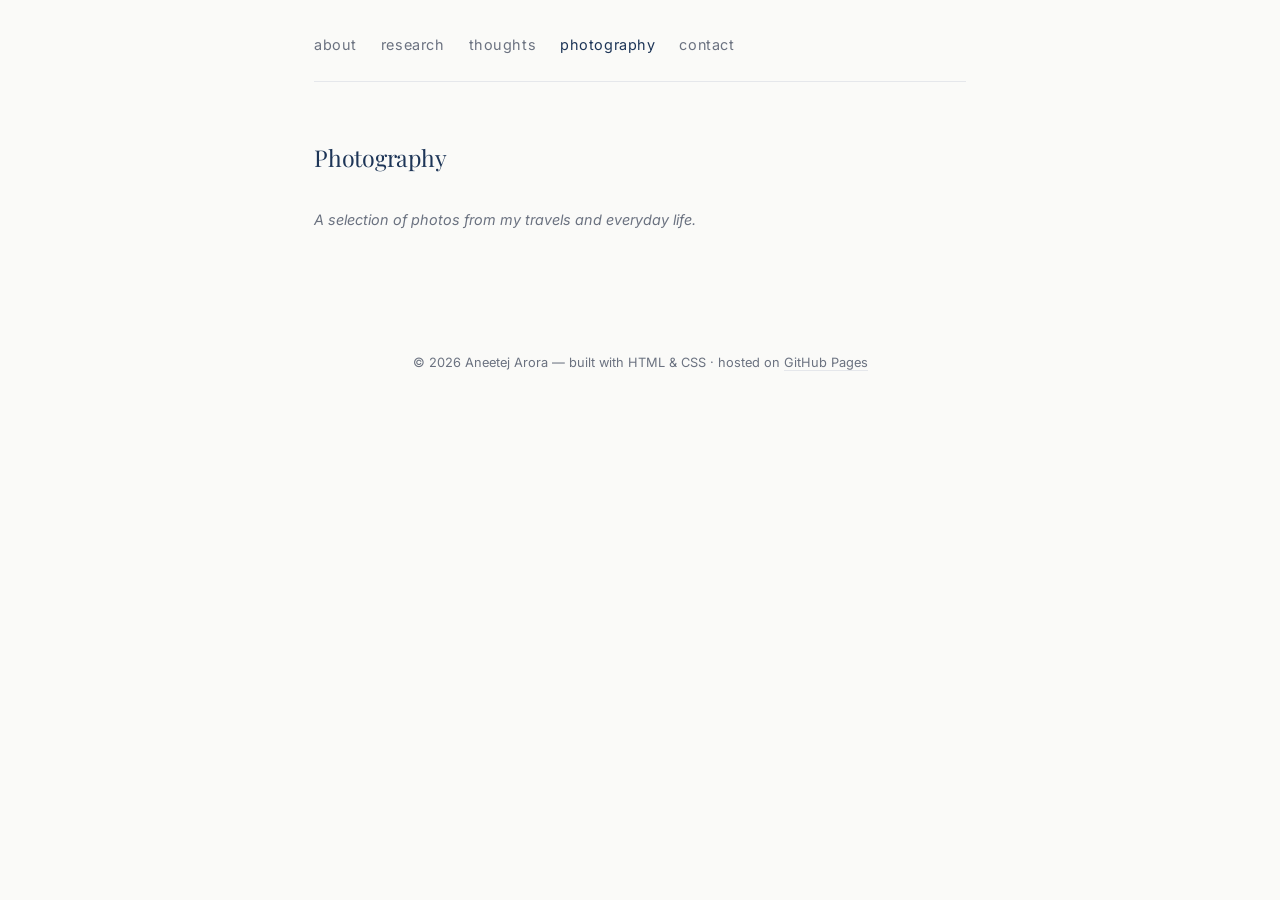
==== photography.html @ 948d8c2e "Changed site format" ====
<!DOCTYPE html>
<html lang="en">
<head>
  <meta charset="UTF-8" />
  <meta name="viewport" content="width=device-width, initial-scale=1.0" />
  <title>Photography — Aneetej Arora</title>

  <link rel="preconnect" href="https://fonts.googleapis.com" />
  <link rel="preconnect" href="https://fonts.gstatic.com" crossorigin />
  <link href="https://fonts.googleapis.com/css2?family=Inter:wght@300;400;500;600&family=Playfair+Display:ital,wght@0,400;0,600;1,400&display=swap" rel="stylesheet" />

  <link rel="stylesheet" href="style.css" />

  <script async src="https://www.googletagmanager.com/gtag/js?id=G-YL8WC34E6N"></script>
  <script>
    window.dataLayer = window.dataLayer || [];
    function gtag(){dataLayer.push(arguments);}
    gtag('js', new Date());
    gtag('config', 'G-YL8WC34E6N');
  </script>
</head>

<body>
  <div class="container">

    <nav>
      <a href="index.html">about</a>
      <a href="index.html#research">research</a>
      <a href="thoughts.html">thoughts</a>
      <a href="photography.html" class="nav-active">photography</a>
      <a href="index.html#contact">contact</a>
    </nav>

    <section id="photography">
      <h2>Photography</h2>
      <p class="thoughts-intro">
        A selection of photos from my travels and everyday life.
      </p>

      <div class="photo-grid">

        <!-- Photo entry — duplicate this block to add more photos -->
        <!-- <div class="photo-item">
          <img src="assets/photo1.jpg" alt="Description of photo" loading="lazy" />
          <p class="photo-caption">Caption or location</p>
        </div> -->

      </div>
    </section>

    <footer>
      <p>
        &copy; <span id="year"></span> Aneetej Arora &mdash;
        built with HTML &amp; CSS &middot;
        hosted on <a href="https://pages.github.com" target="_blank" rel="noopener">GitHub Pages</a>
      </p>
    </footer>

  </div>

  <script>
    document.getElementById('year').textContent = new Date().getFullYear();
  </script>
</body>
</html>
---- style.css ----
/*  Reset & Base  */
*, *::before, *::after {
  box-sizing: border-box;
  margin: 0;
  padding: 0;
}

:root {
  --bg:        #fafaf8;
  --surface:   #ffffff;
  --text:      #1a1a1a;
  --muted:     #6b7280;
  --accent:    #1d3557;
  --accent-lt: #457b9d;
  --border:    #e5e7eb;
  --max-w:     700px;
  --font:      'Inter', system-ui, sans-serif;
  --font-serif:'Playfair Display', Georgia, serif;
}

html { scroll-behavior: smooth; }

body {
  background: var(--bg);
  color: var(--text);
  font-family: var(--font);
  font-size: 15.5px;
  line-height: 1.75;
  -webkit-font-smoothing: antialiased;
}

/*  Layout  */
.container {
  max-width: var(--max-w);
  margin: 0 auto;
  padding: 0 1.5rem;
}

/*  Navigation  */
nav {
  display: flex;
  gap: 1.5rem;
  padding: 2rem 0 1.5rem;
  border-bottom: 1px solid var(--border);
}

nav a {
  color: var(--muted);
  text-decoration: none;
  font-size: 0.9rem;
  letter-spacing: 0.04em;
  transition: color 0.2s;
}

nav a:hover { color: var(--accent); }
nav a.nav-active { color: var(--accent); }

/*  Sections  */
section {
  padding: 3.5rem 0;
  border-bottom: 1px solid var(--border);
}

section:last-of-type { border-bottom: none; }

h2 {
  font-family: var(--font-serif);
  font-size: 1.45rem;
  font-weight: 400;
  color: var(--accent);
  margin-bottom: 1.75rem;
  letter-spacing: -0.01em;
}

/*  Bio / About  */
.bio-header {
  display: flex;
  gap: 2rem;
  align-items: flex-start;
  margin-bottom: 1.75rem;
}

.profile-photo {
  width: 180px;
  height: 180px;
  border-radius: 50%;
  object-fit: cover;
  flex-shrink: 0;
  background: var(--border);  /* fallback while image loads */
  border: 2px solid var(--border);
}

.profile-placeholder {
  width: 180px;
  height: 180px;
  border-radius: 50%;
  flex-shrink: 0;
  background: var(--border);
  display: flex;
  align-items: center;
  justify-content: center;
  font-size: 2.5rem;
  color: var(--muted);
  border: 2px solid #d1d5db;
}

.bio-identity h1 {
  font-family: var(--font-serif);
  font-size: 1.9rem;
  font-weight: 600;
  letter-spacing: -0.02em;
  line-height: 1.2;
  margin-bottom: 0.3rem;
}

.tagline {
  color: var(--muted);
  font-size: 0.95rem;
  margin-bottom: 0.85rem;
}

.quick-links {
  display: flex;
  flex-wrap: wrap;
  gap: 0.4rem 1rem;
}

.quick-links a {
  color: var(--accent-lt);
  text-decoration: none;
  display: flex;
  align-items: center;
  transition: color 0.2s;
}

.quick-links a svg {
  width: 20px;
  height: 20px;
}

.quick-links a:hover { color: var(--accent); }

.bio-body p {
  color: #374151;
  margin-bottom: 0.75rem;
}

.bio-body p:last-child { margin-bottom: 0; }

/*  Interesting Thoughts  */
.thoughts-intro {
  color: var(--muted);
  font-size: 0.9rem;
  margin-bottom: 2rem;
  font-style: italic;
}

.thought-entry {
  display: grid;
  grid-template-columns: 90px 1fr;
  gap: 0 1.5rem;
  padding: 1.25rem 0;
  border-top: 1px solid var(--border);
}

.thought-entry:last-child { border-bottom: 1px solid var(--border); }

.thought-date {
  font-size: 0.8rem;
  color: var(--muted);
  padding-top: 0.15rem;
  white-space: nowrap;
}

.thought-content h3 {
  font-size: 0.975rem;
  font-weight: 500;
  margin-bottom: 0.3rem;
}

.thought-content h3 a {
  color: var(--text);
  text-decoration: none;
  border-bottom: 1px solid var(--border);
  transition: border-color 0.2s, color 0.2s;
}

.thought-content h3 a:hover {
  color: var(--accent);
  border-bottom-color: var(--accent-lt);
}

.thought-content p {
  font-size: 0.875rem;
  color: var(--muted);
  line-height: 1.6;
}

.thought-tag {
  display: inline-block;
  font-size: 0.7rem;
  color: var(--accent-lt);
  background: #eaf2f8;
  padding: 0.1rem 0.5rem;
  border-radius: 99px;
  margin-top: 0.4rem;
  letter-spacing: 0.03em;
}

/*  Research / Projects  */
.research-entry {
  display: grid;
  grid-template-columns: 130px 1fr;
  gap: 0 1.5rem;
  padding: 1.25rem 0;
  border-top: 1px solid var(--border);
}

.research-entry:last-child { border-bottom: 1px solid var(--border); }

.research-meta {
  display: flex;
  flex-direction: column;
  gap: 0.2rem;
  padding-top: 0.15rem;
}

.research-date {
  font-size: 0.8rem;
  color: var(--muted);
  white-space: nowrap;
}

.research-role {
  font-size: 0.75rem;
  color: var(--accent-lt);
  white-space: nowrap;
}

.research-body h3 {
  font-size: 0.975rem;
  font-weight: 500;
  margin-bottom: 0.3rem;
  color: var(--text);
}

.research-body p {
  font-size: 0.875rem;
  color: var(--muted);
  line-height: 1.6;
  margin-bottom: 0.5rem;
}

/*  Contact  */
.contact-grid {
  display: grid;
  grid-template-columns: 1fr 1fr;
  gap: 2.5rem;
  align-items: start;
}

.contact-info p {
  font-size: 0.9rem;
  color: #374151;
  margin-bottom: 1rem;
}

.contact-info a {
  color: var(--accent-lt);
  text-decoration: none;
  border-bottom: 1px solid transparent;
  transition: border-color 0.2s, color 0.2s;
}

.contact-info a:hover {
  color: var(--accent);
  border-bottom-color: var(--accent);
}

.social-links {
  display: flex;
  flex-direction: column;
  gap: 0.5rem;
  margin-top: 0.5rem;
}

.social-links a {
  font-size: 0.875rem;
  color: var(--muted);
  text-decoration: none;
  display: flex;
  align-items: center;
  gap: 0.5rem;
  transition: color 0.2s;
}

.social-links a svg {
  width: 18px;
  height: 18px;
  flex-shrink: 0;
}

.social-links a:hover { color: var(--accent); }

/* Contact form */
.contact-form {
  display: flex;
  flex-direction: column;
  gap: 0.75rem;
}

.contact-form label {
  font-size: 0.8rem;
  color: var(--muted);
  letter-spacing: 0.04em;
  text-transform: uppercase;
  margin-bottom: -0.4rem;
}

.contact-form input,
.contact-form textarea {
  width: 100%;
  padding: 0.6rem 0.75rem;
  border: 1px solid var(--border);
  border-radius: 6px;
  background: var(--surface);
  font-family: var(--font);
  font-size: 0.9rem;
  color: var(--text);
  transition: border-color 0.2s, box-shadow 0.2s;
  resize: vertical;
}

.contact-form input:focus,
.contact-form textarea:focus {
  outline: none;
  border-color: var(--accent-lt);
  box-shadow: 0 0 0 3px rgba(69,123,157,0.12);
}

.contact-form textarea { min-height: 100px; }

.btn {
  align-self: flex-start;
  padding: 0.55rem 1.25rem;
  background: var(--accent);
  color: white;
  border: none;
  border-radius: 6px;
  font-family: var(--font);
  font-size: 0.875rem;
  cursor: pointer;
  transition: background 0.2s, transform 0.1s;
}

.btn:hover  { background: var(--accent-lt); }
.btn:active { transform: scale(0.98); }

/*  Photography  */
.photo-grid {
  columns: 2;
  column-gap: 1rem;
  margin-top: 1.5rem;
}

.photo-item {
  break-inside: avoid;
  margin-bottom: 1rem;
}

.photo-item img {
  width: 100%;
  display: block;
  border-radius: 4px;
  border: 1px solid var(--border);
  object-fit: cover;
  transition: opacity 0.2s;
}

.photo-item img:hover { opacity: 0.88; }

.photo-caption {
  font-size: 0.78rem;
  color: var(--muted);
  margin-top: 0.35rem;
  font-style: italic;
}

@media (max-width: 600px) {
  .photo-grid { columns: 1; }
}

/*  Footer  */
footer {
  padding: 2rem 0;
  text-align: center;
  font-size: 0.8rem;
  color: var(--muted);
}

footer a {
  color: var(--muted);
  text-decoration: none;
  border-bottom: 1px solid var(--border);
}

footer a:hover { color: var(--accent); }

/*  Responsive  */
@media (max-width: 600px) {
  .bio-header  { flex-direction: column; align-items: center; text-align: center; }
  .quick-links { justify-content: center; }
  .contact-grid { grid-template-columns: 1fr; }
  .thought-entry  { grid-template-columns: 1fr; }
  .thought-date   { margin-bottom: 0.25rem; }
  .research-entry { grid-template-columns: 1fr; }
  .research-meta  { margin-bottom: 0.25rem; }
}
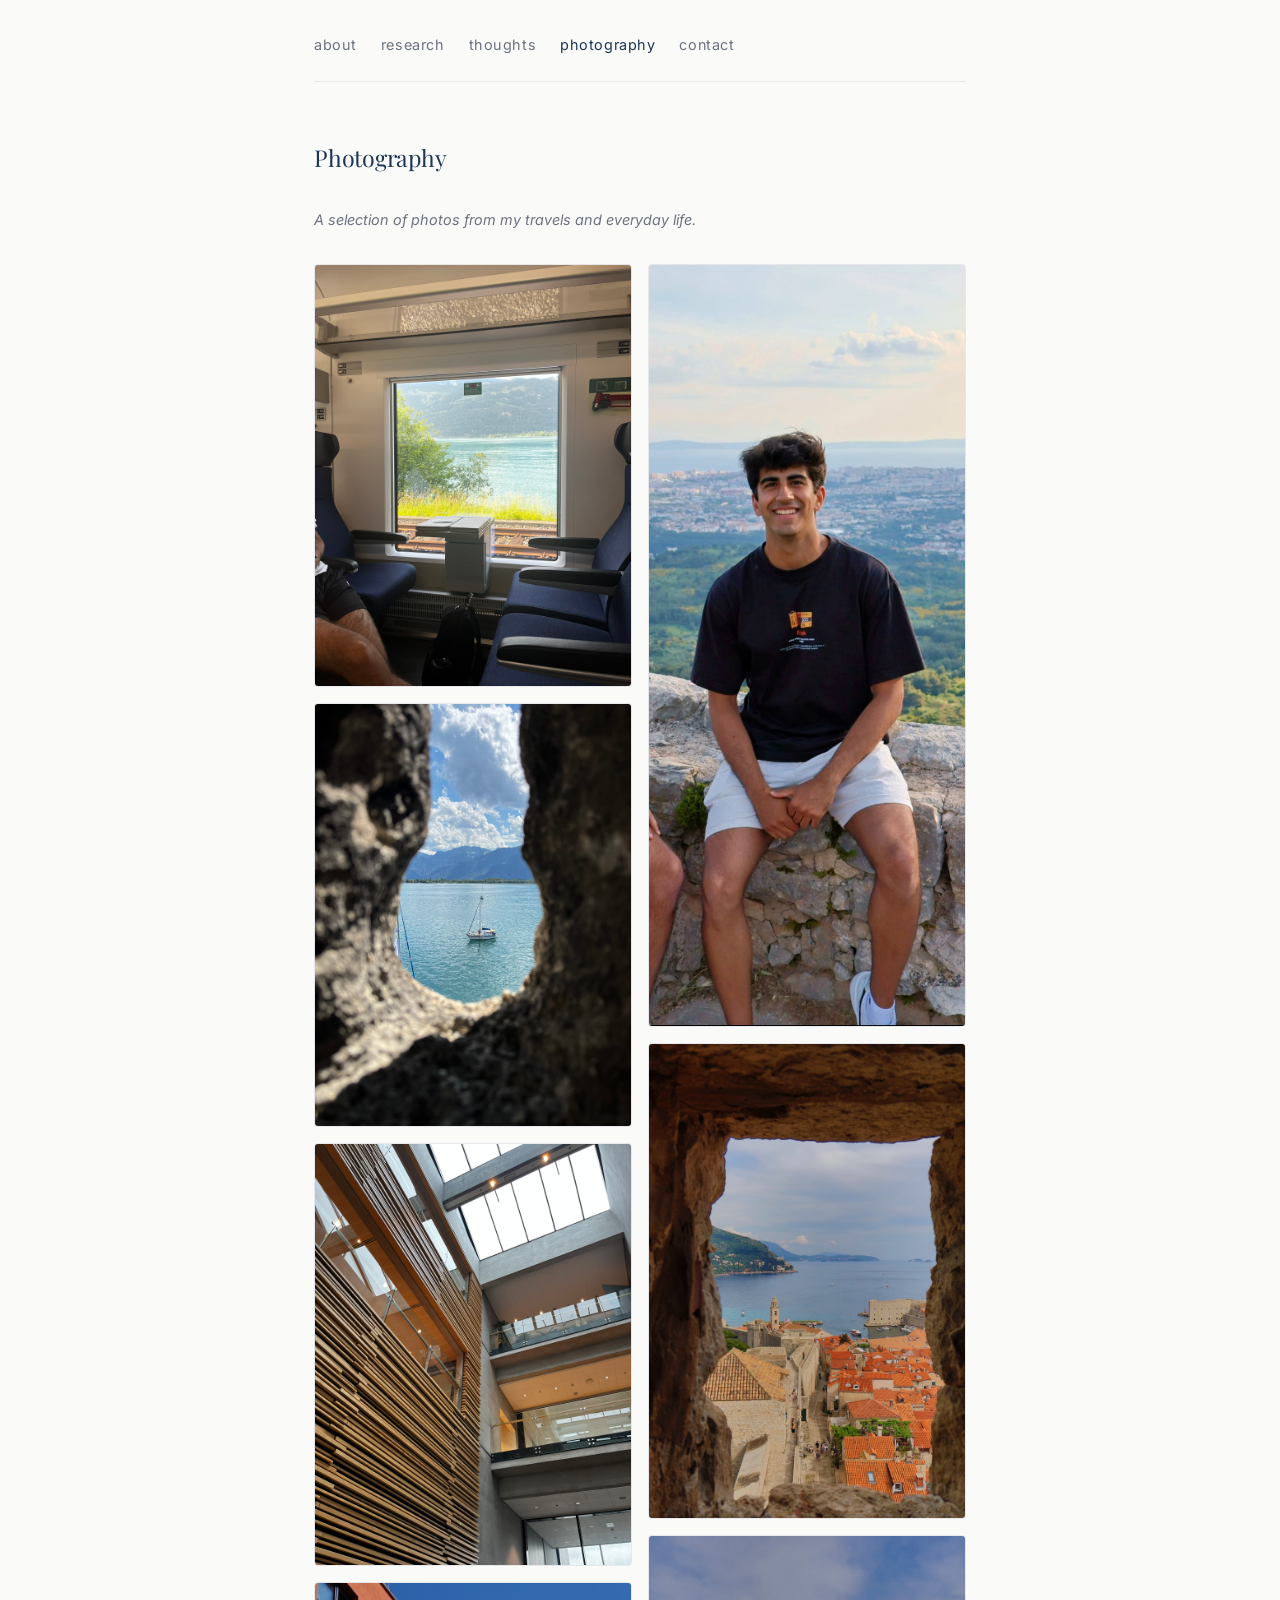
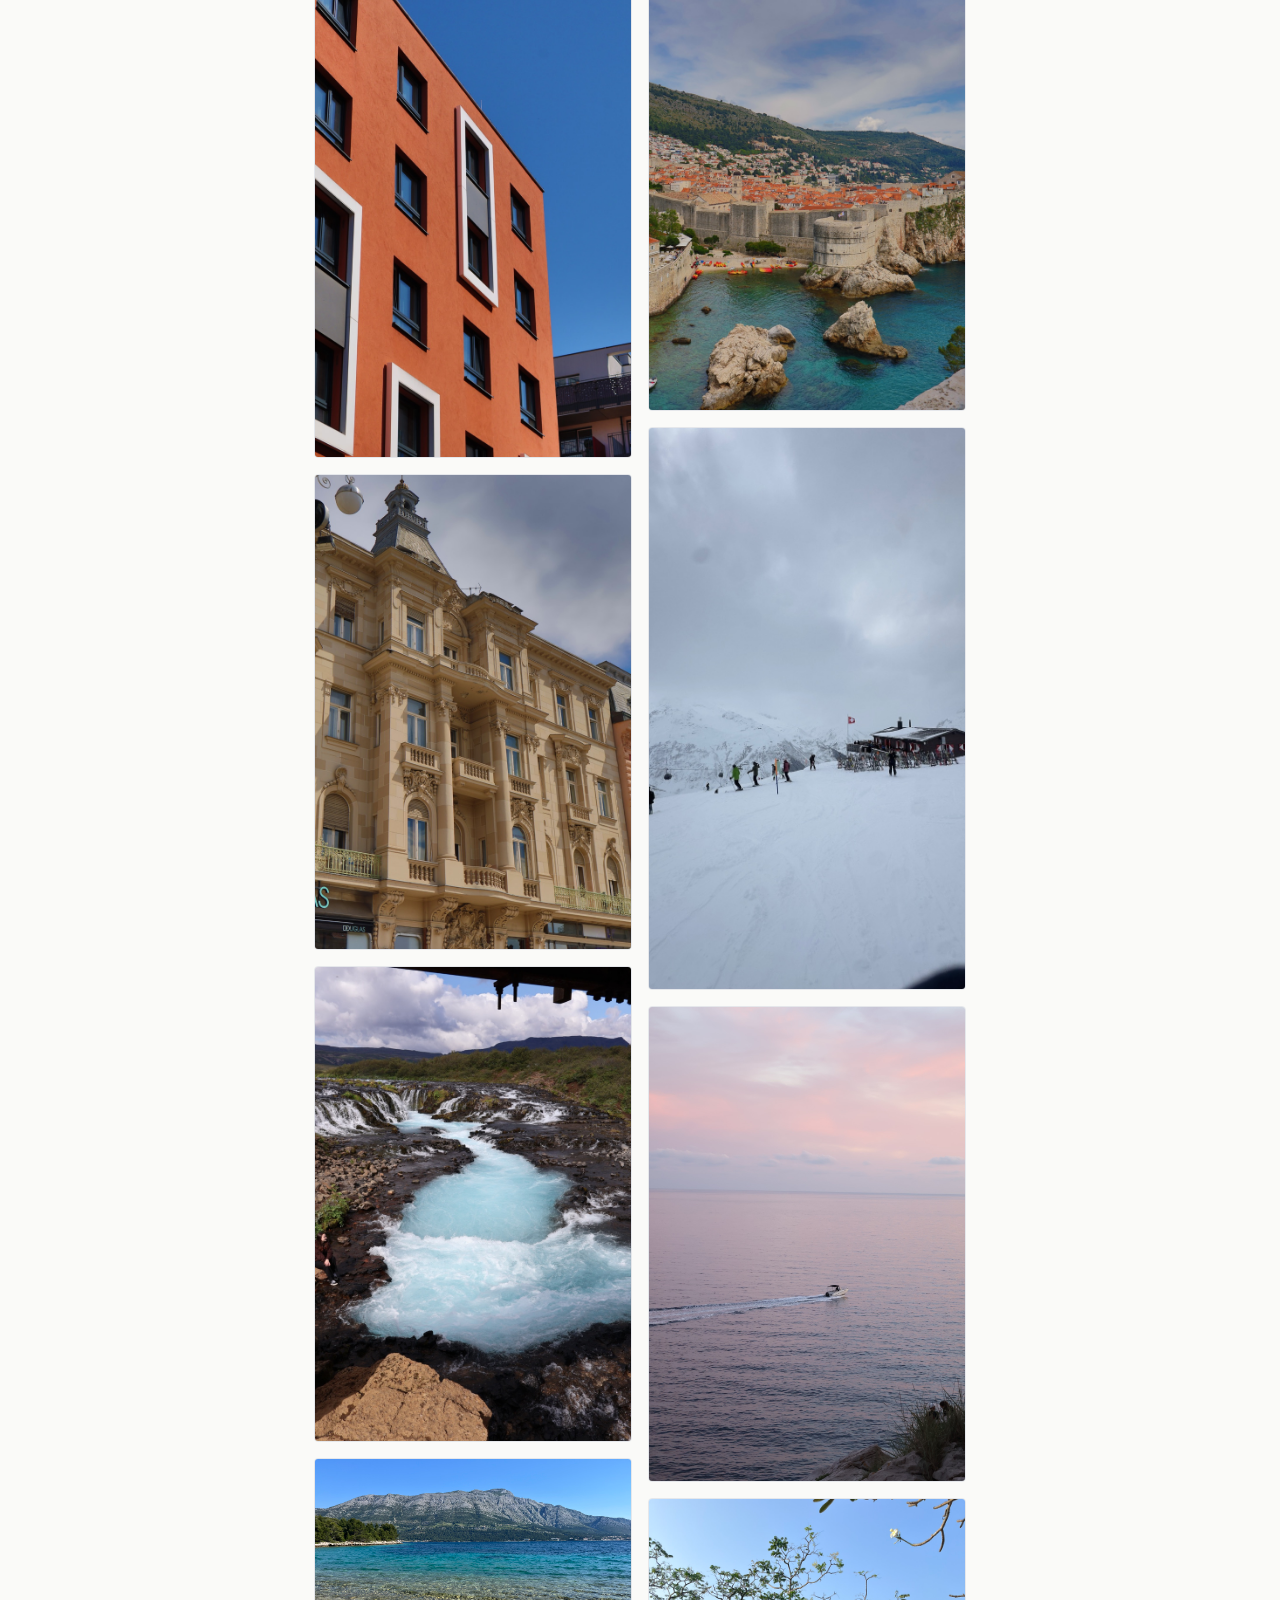
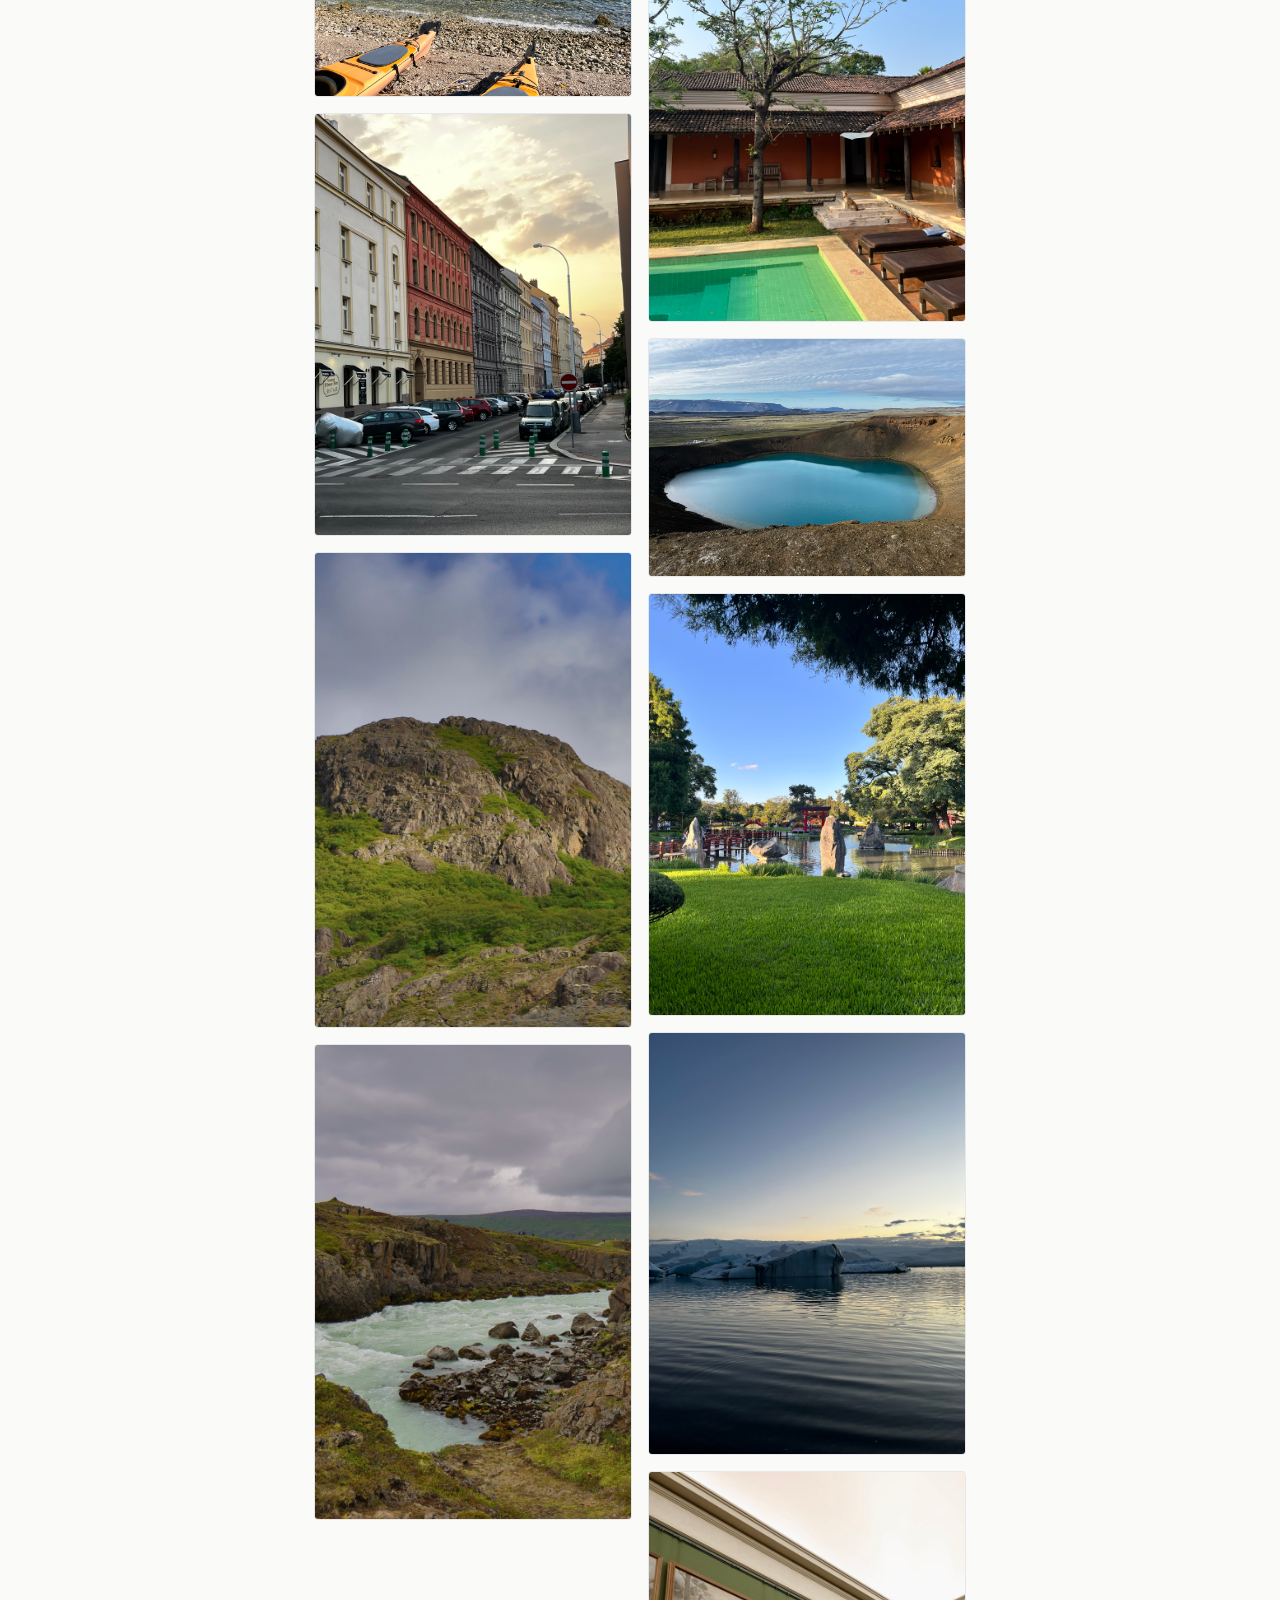
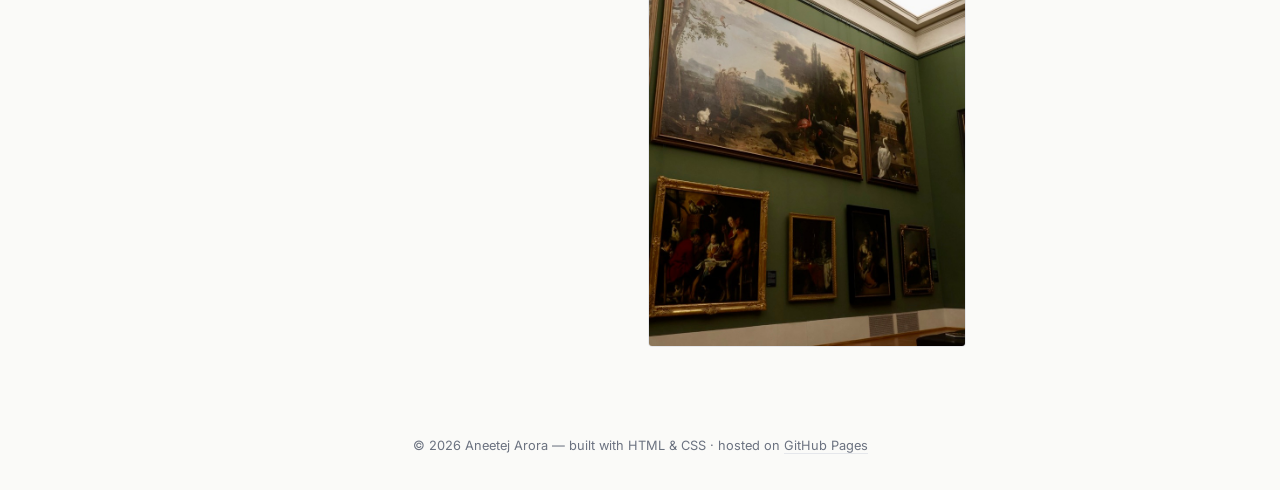
==== commit a14417ad: "Update" ====
--- a/photography.html
+++ b/photography.html
@@ -39,11 +39,66 @@
 
       <div class="photo-grid">
 
-        <!-- Photo entry — duplicate this block to add more photos -->
-        <!-- <div class="photo-item">
-          <img src="assets/photo1.jpg" alt="Description of photo" loading="lazy" />
-          <p class="photo-caption">Caption or location</p>
-        </div> -->
+        <div class="photo-item">
+          <img src="assets/07749198-9687-436F-B118-617136358CE3_1_102_o.jpeg" alt="" loading="lazy" />
+        </div>
+        <div class="photo-item">
+          <img src="assets/087B5071-11C5-426E-B518-FDB76BA3A479_1_105_c.jpeg" alt="" loading="lazy" />
+        </div>
+        <div class="photo-item">
+          <img src="assets/2DFDAE5F-A14A-49C0-936C-07FF6F459A16_1_102_o.jpeg" alt="" loading="lazy" />
+        </div>
+        <div class="photo-item">
+          <img src="assets/377C87C1-60C1-48F3-803F-4172C75B92E1_1_105_c.jpeg" alt="" loading="lazy" />
+        </div>
+        <div class="photo-item">
+          <img src="assets/45BCD62F-AE6D-4248-89A9-9980385DCF0E_1_105_c.jpeg" alt="" loading="lazy" />
+        </div>
+        <div class="photo-item">
+          <img src="assets/46F522A7-EB6E-4911-8164-F6EBD2FAC426_1_105_c.jpeg" alt="" loading="lazy" />
+        </div>
+        <div class="photo-item">
+          <img src="assets/552CA9A9-5047-4EA5-8878-4153792811B5_1_102_o.jpeg" alt="" loading="lazy" />
+        </div>
+        <div class="photo-item">
+          <img src="assets/5B53F59A-933D-4A70-8FC6-F18C19121594_1_105_c.jpeg" alt="" loading="lazy" />
+        </div>
+        <div class="photo-item">
+          <img src="assets/5CB8EE0B-CE45-41FF-ADA5-AE402805E6E0_1_105_c.jpeg" alt="" loading="lazy" />
+        </div>
+        <div class="photo-item">
+          <img src="assets/64B844AC-E733-4B2A-A995-C204A5146E7B_1_105_c.jpeg" alt="" loading="lazy" />
+        </div>
+        <div class="photo-item">
+          <img src="assets/7249C1B0-913E-462C-8E97-DDC17D1C2980_1_105_c.jpeg" alt="" loading="lazy" />
+        </div>
+        <div class="photo-item">
+          <img src="assets/86A871DC-A385-460C-AE31-DF3B82F41665_1_105_c.jpeg" alt="" loading="lazy" />
+        </div>
+        <div class="photo-item">
+          <img src="assets/8AFF3EEC-DF29-4DBD-A22B-7BF5890574BD_1_105_c.jpeg" alt="" loading="lazy" />
+        </div>
+        <div class="photo-item">
+          <img src="assets/8B1CB2A1-0AD8-43EB-8AFD-53A3DC7E27D7_1_105_c.jpeg" alt="" loading="lazy" />
+        </div>
+        <div class="photo-item">
+          <img src="assets/9AFE6D72-70F7-4599-A7E9-52906D557E59.jpeg" alt="" loading="lazy" />
+        </div>
+        <div class="photo-item">
+          <img src="assets/B12AF9FD-204B-4E84-BB41-34216650A049_1_102_o.jpeg" alt="" loading="lazy" />
+        </div>
+        <div class="photo-item">
+          <img src="assets/B24E9ECD-2CEE-45E1-8661-182BB0447748_1_102_o.jpeg" alt="" loading="lazy" />
+        </div>
+        <div class="photo-item">
+          <img src="assets/E00AAC66-A594-42A5-AC8F-2926509E29BD_1_105_c.jpeg" alt="" loading="lazy" />
+        </div>
+        <div class="photo-item">
+          <img src="assets/F2DF36ED-669E-4FC0-B9EF-067CAF822CE2_1_102_o.jpeg" alt="" loading="lazy" />
+        </div>
+        <div class="photo-item">
+          <img src="assets/FE89F2CC-7110-48CB-871C-015BE911E2B2_1_105_c.jpeg" alt="" loading="lazy" />
+        </div>
 
       </div>
     </section>
